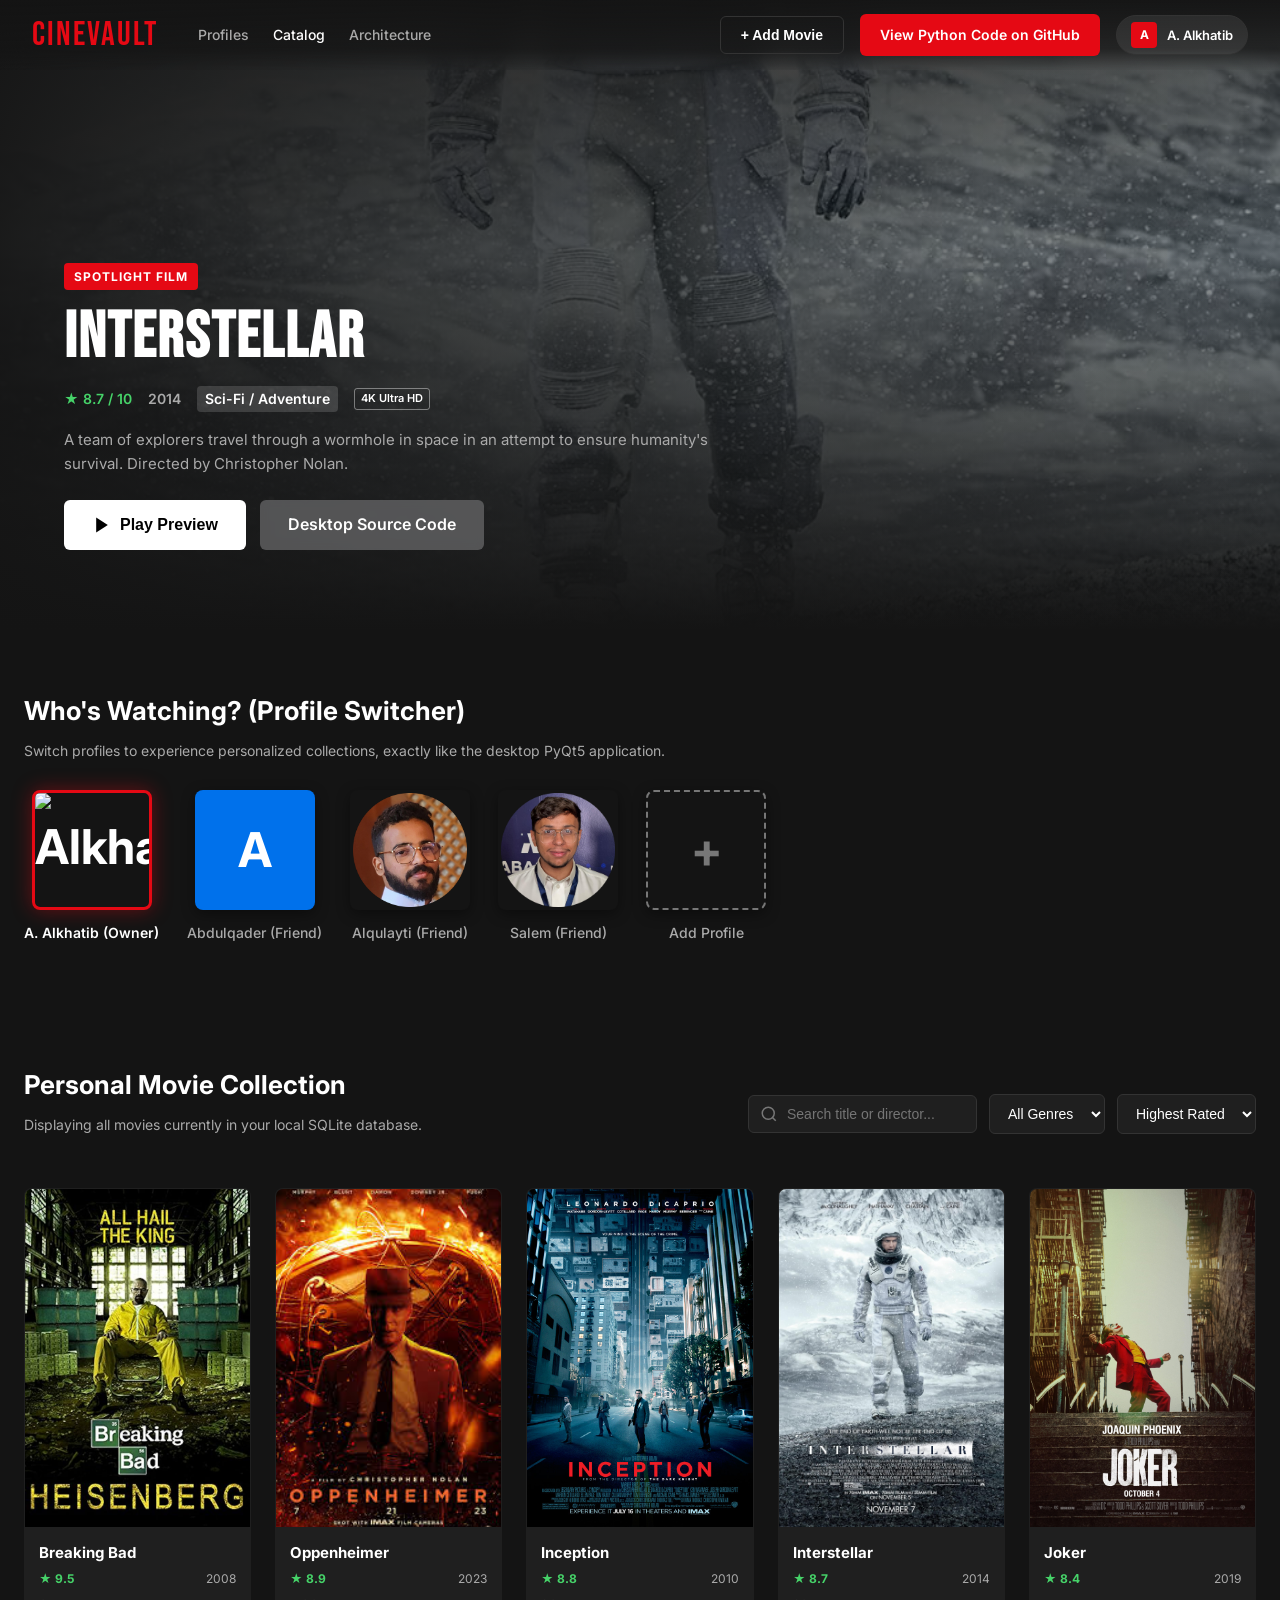
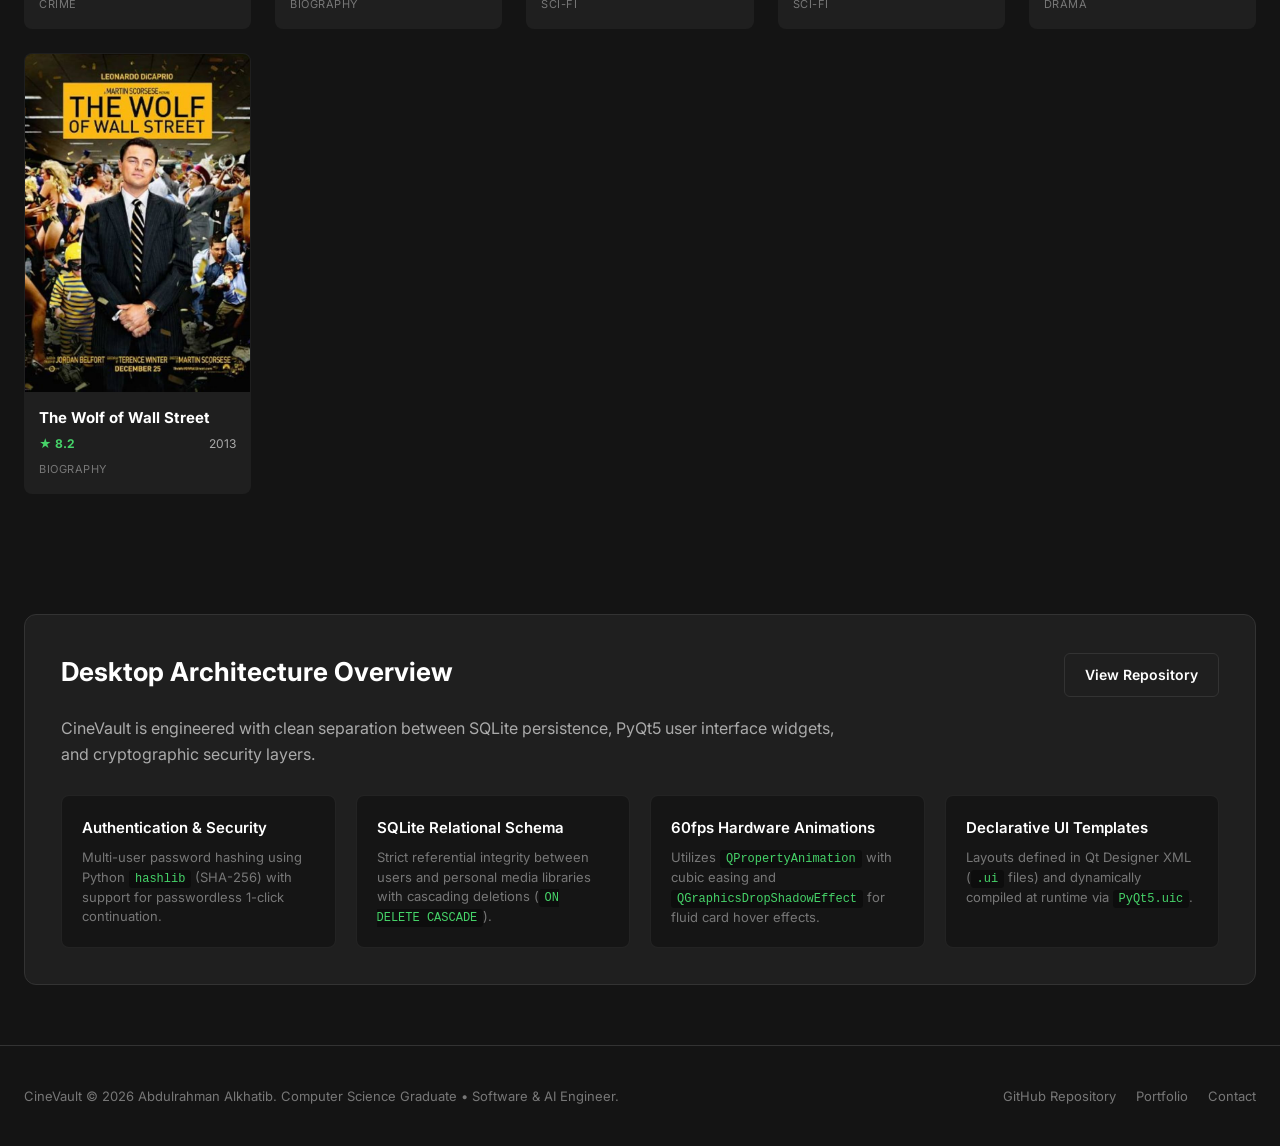
==== index.html @ 86d663e4 "Alkhatib - Adding presentation files for github pages" ====
<!DOCTYPE html>
<html lang="en">

<head>
    <meta charset="UTF-8">
    <meta name="viewport" content="width=device-width, initial-scale=1.0">
    <title>CineVault - Netflix-Inspired Movie Organizer & Profile Manager</title>
    <link rel="stylesheet" href="style.css">
    <link rel="preconnect" href="https://fonts.googleapis.com">
    <link rel="preconnect" href="https://fonts.gstatic.com" crossorigin>
    <link
        href="https://fonts.googleapis.com/css2?family=Inter:wght@300;400;500;600;700;800&family=Bebas+Neue&display=swap"
        rel="stylesheet">
</head>

<body>
    <!-- Top Navigation Bar -->
    <header class="navbar">
        <div class="nav-left">
            <a href="#" class="brand-logo">CINEVAULT</a>
            <nav class="nav-links">
                <a href="#profiles" class="nav-link">Profiles</a>
                <a href="#catalog" class="nav-link active">Catalog</a>
                <a href="#architecture" class="nav-link">Architecture</a>
            </nav>
        </div>
        <div class="nav-right">
            <button class="btn btn-outline" id="addMovieBtn">+ Add Movie</button>
            <a href="https://github.com/AbdulrahmanAKh/Movie_Selector_Project" target="_blank" rel="noopener noreferrer"
                class="btn btn-primary">
                View Python Code on GitHub
            </a>
            <div class="current-profile-pill" id="currentProfilePill">
                <div class="avatar-sm" id="navAvatar">A</div>
                <span id="navProfileName">A. Alkhatib</span>
            </div>
        </div>
    </header>

    <!-- Hero Spotlight Section -->
    <section class="hero-spotlight">
        <div class="hero-overlay"></div>
        <div class="hero-content">
            <span class="badge badge-featured">Spotlight Film</span>
            <h1 class="hero-title" id="spotlightTitle">Interstellar</h1>
            <div class="hero-meta">
                <span class="meta-rating">★ 8.7 / 10</span>
                <span class="meta-year">2014</span>
                <span class="meta-badge">Sci-Fi / Adventure</span>
                <span class="meta-hd">4K Ultra HD</span>
            </div>
            <p class="hero-description" id="spotlightDesc">
                A team of explorers travel through a wormhole in space in an attempt to ensure humanity's survival.
                Directed by Christopher Nolan.
            </p>
            <div class="hero-actions">
                <button class="btn btn-hero-play" onclick="openMovieModal('interstellar')">
                    <svg width="20" height="20" viewBox="0 0 24 24" fill="currentColor">
                        <polygon points="5 3 19 12 5 21 5 3"></polygon>
                    </svg>
                    Play Preview
                </button>
                <a href="https://github.com/AbdulrahmanAKh/Movie_Selector_Project" class="btn btn-hero-info">
                    Desktop Source Code
                </a>
            </div>
        </div>
    </section>

    <!-- Netflix-Style Who's Watching Profile Section -->
    <section class="section profiles-section" id="profiles">
        <div class="container">
            <h2 class="section-title">Who's Watching? (Profile Switcher)</h2>
            <p class="section-subtitle">Switch profiles to experience personalized collections, exactly like the desktop
                PyQt5 application.</p>
            <div class="profiles-grid" id="profilesGrid">
                <div class="profile-card active" data-profile="A. Alkhatib"
                    onclick="selectProfile('A. Alkhatib', 'A. Alkhatib', 'A')">
                    <img src="./users/Alkhatib.JPG" alt="Alkhatib" class="profile-avatar">
                    <span class="profile-name">A. Alkhatib (Owner)</span>
                </div>
                <div class="profile-card" data-profile="Abdulqader"
                    onclick="selectProfile('Abdulqader', 'Abdulqader', 'A')">
                    <div class="profile-avatar avatar-blue">A</div>
                    <span class="profile-name">Abdulqader (Friend)</span>
                </div>
                <div class="profile-card" data-profile="Alqulayti"
                    onclick="selectProfile('Alqulayti', 'Alqulayti', 'Q')">
                    <img src="./users/Alqulayti.png" alt="Alqulayti" class="profile-avatar">
                    <span class="profile-name">Alqulayti (Friend)</span>
                </div>
                <div class="profile-card" data-profile="Salem" onclick="selectProfile('Salem', 'Salem', 'S')">
                    <img src="./users/Salem.png" alt="Salem" class="profile-avatar">
                    <span class="profile-name">Salem (Friend)</span>
                </div>
                <div class="profile-card profile-card-add"
                    onclick="alert('In the PyQt5 desktop version, you can create unlimited profiles with SHA-256 hashed passwords and custom avatar uploads!')">
                    <div class="profile-avatar avatar-add">+</div>
                    <span class="profile-name">Add Profile</span>
                </div>
            </div>
        </div>
    </section>

    <!-- Main Interactive Movie Catalog Section -->
    <section class="section catalog-section" id="catalog">
        <div class="container">
            <div class="catalog-header">
                <div>
                    <h2 class="section-title">Personal Movie Collection</h2>
                    <p class="section-subtitle" id="collectionSubtitle">Displaying all movies currently in your local
                        SQLite database.</p>
                </div>
                <div class="catalog-filters">
                    <div class="search-box">
                        <svg class="search-icon" width="18" height="18" viewBox="0 0 24 24" fill="none"
                            stroke="currentColor" stroke-width="2">
                            <circle cx="11" cy="11" r="8"></circle>
                            <line x1="21" y1="21" x2="16.65" y2="16.65"></line>
                        </svg>
                        <input type="text" id="searchInput" placeholder="Search title or director..."
                            autocomplete="off">
                    </div>
                    <select id="genreFilter" class="select-dropdown">
                        <option value="all">All Genres</option>
                        <option value="Sci-Fi">Sci-Fi</option>
                        <option value="Crime">Crime</option>
                        <option value="Drama">Drama</option>
                        <option value="Biography">Biography</option>
                    </select>
                    <select id="sortFilter" class="select-dropdown">
                        <option value="rating-desc">Highest Rated</option>
                        <option value="year-desc">Newest First</option>
                        <option value="year-asc">Oldest First</option>
                        <option value="title-asc">Title A-Z</option>
                    </select>
                </div>
            </div>

            <!-- Movies Grid -->
            <div class="movies-grid" id="moviesGrid">
                <!-- Cards injected dynamically by script.js -->
            </div>
        </div>
    </section>

    <!-- Architecture & Engineering Section -->
    <section class="section architecture-section" id="architecture">
        <div class="container">
            <div class="arch-card">
                <div class="arch-header">
                    <h2 class="section-title">Desktop Architecture Overview</h2>
                    <a href="https://github.com/AbdulrahmanAKh/Movie_Selector_Project" class="btn btn-outline">
                        View Repository
                    </a>
                </div>
                <p class="arch-desc">
                    CineVault is engineered with clean separation between SQLite persistence, PyQt5 user interface
                    widgets, and cryptographic security layers.
                </p>
                <div class="arch-grid">
                    <div class="arch-box">
                        <h3>Authentication & Security</h3>
                        <p>Multi-user password hashing using Python <code>hashlib</code> (SHA-256) with support for
                            passwordless 1-click continuation.</p>
                    </div>
                    <div class="arch-box">
                        <h3>SQLite Relational Schema</h3>
                        <p>Strict referential integrity between users and personal media libraries with cascading
                            deletions (<code>ON DELETE CASCADE</code>).</p>
                    </div>
                    <div class="arch-box">
                        <h3>60fps Hardware Animations</h3>
                        <p>Utilizes <code>QPropertyAnimation</code> with cubic easing and
                            <code>QGraphicsDropShadowEffect</code> for fluid card hover effects.
                        </p>
                    </div>
                    <div class="arch-box">
                        <h3>Declarative UI Templates</h3>
                        <p>Layouts defined in Qt Designer XML (<code>.ui</code> files) and dynamically compiled at
                            runtime via <code>PyQt5.uic</code>.</p>
                    </div>
                </div>
            </div>
        </div>
    </section>

    <!-- Details Modal -->
    <div class="modal" id="movieModal">
        <div class="modal-backdrop" onclick="closeMovieModal()"></div>
        <div class="modal-content">
            <button class="modal-close" onclick="closeMovieModal()">×</button>
            <div class="modal-body" id="modalBody">
                <!-- Injected dynamically -->
            </div>
        </div>
    </div>

    <!-- Add Movie Modal -->
    <div class="modal" id="addModal">
        <div class="modal-backdrop" onclick="closeAddModal()"></div>
        <div class="modal-content modal-content-sm">
            <button class="modal-close" onclick="closeAddModal()">×</button>
            <div class="modal-body">
                <h3 class="modal-title">Add Movie to Library</h3>
                <form id="addMovieForm" onsubmit="handleNewMovie(event)">
                    <div class="form-group">
                        <label>Movie Title</label>
                        <input type="text" id="newTitle" required placeholder="e.g. The Dark Knight">
                    </div>
                    <div class="form-row">
                        <div class="form-group">
                            <label>Genre</label>
                            <input type="text" id="newGenre" required placeholder="e.g. Action / Sci-Fi">
                        </div>
                        <div class="form-group">
                            <label>Release Year</label>
                            <input type="number" id="newYear" required min="1900" max="2099" value="2024">
                        </div>
                    </div>
                    <div class="form-group">
                        <label>Rating (0.0 - 10.0)</label>
                        <input type="number" id="newRating" required step="0.1" min="0" max="10" value="8.5">
                    </div>
                    <button type="submit" class="btn btn-primary btn-block">Add to Collection</button>
                </form>
            </div>
        </div>
    </div>

    <!-- Footer -->
    <footer class="footer">
        <div class="container footer-content">
            <p>CineVault &copy; 2026 Abdulrahman Alkhatib. Computer Science Graduate &bull; Software & AI Engineer.</p>
            <div class="footer-links">
                <a href="https://github.com/AbdulrahmanAKh/Movie_Selector_Project">GitHub Repository</a>
                <a href="https://abdulrahmanakh.github.io/Alkhatib-Portfolio/">Portfolio</a>
                <a href="mailto:aboodkhatib90@gmail.com">Contact</a>
            </div>
        </div>
    </footer>

    <script src="script.js"></script>
</body>

</html>
---- style.css ----
:root {
    --bg-main: #141414;
    --bg-card: #1f1f1f;
    --bg-card-hover: #2a2a2a;
    --accent: #E50914;
    --accent-hover: #f40612;
    --text-primary: #ffffff;
    --text-secondary: #aaaaaa;
    --text-muted: #777777;
    --border-color: #333333;
    --transition: all 0.25s cubic-bezier(0.16, 1, 0.3, 1);
}

* {
    margin: 0;
    padding: 0;
    box-sizing: border-box;
}

body {
    background-color: var(--bg-main);
    color: var(--text-primary);
    font-family: 'Inter', -apple-system, BlinkMacSystemFont, sans-serif;
    line-height: 1.6;
    overflow-x: hidden;
}

a {
    color: inherit;
    text-decoration: none;
}

.container {
    max-width: 1280px;
    margin: 0 auto;
    padding: 0 24px;
}

/* Navbar */
.navbar {
    position: fixed;
    top: 0;
    left: 0;
    right: 0;
    height: 70px;
    background: linear-gradient(180deg, rgba(20, 20, 20, 0.95) 0%, rgba(20, 20, 20, 0.7) 70%, transparent 100%);
    backdrop-filter: blur(12px);
    display: flex;
    align-items: center;
    justify-content: space-between;
    padding: 0 32px;
    z-index: 100;
}

.nav-left {
    display: flex;
    align-items: center;
    gap: 40px;
}

.brand-logo {
    font-family: 'Bebas Neue', sans-serif;
    font-size: 34px;
    letter-spacing: 2px;
    color: var(--accent);
}

.nav-links {
    display: flex;
    gap: 24px;
}

.nav-link {
    font-size: 14px;
    font-weight: 500;
    color: var(--text-secondary);
    transition: var(--transition);
}

.nav-link:hover, .nav-link.active {
    color: var(--text-primary);
}

.nav-right {
    display: flex;
    align-items: center;
    gap: 16px;
}

.current-profile-pill {
    display: flex;
    align-items: center;
    gap: 10px;
    background: rgba(255, 255, 255, 0.08);
    padding: 6px 14px;
    border-radius: 20px;
    font-size: 13px;
    font-weight: 600;
    border: 1px solid var(--border-color);
}

.avatar-sm {
    width: 26px;
    height: 26px;
    border-radius: 4px;
    background: var(--accent);
    color: white;
    display: flex;
    align-items: center;
    justify-content: center;
    font-weight: bold;
    font-size: 12px;
}

/* Buttons */
.btn {
    display: inline-flex;
    align-items: center;
    justify-content: center;
    gap: 8px;
    padding: 10px 20px;
    border-radius: 6px;
    font-size: 14px;
    font-weight: 600;
    cursor: pointer;
    border: none;
    transition: var(--transition);
}

.btn-primary {
    background-color: var(--accent);
    color: white;
}

.btn-primary:hover {
    background-color: var(--accent-hover);
    transform: translateY(-2px);
    box-shadow: 0 8px 20px rgba(229, 9, 20, 0.35);
}

.btn-outline {
    background: transparent;
    color: white;
    border: 1px solid var(--border-color);
}

.btn-outline:hover {
    background: rgba(255, 255, 255, 0.1);
    border-color: white;
}

.btn-hero-play {
    background: white;
    color: black;
    font-weight: 700;
    padding: 12px 28px;
    font-size: 16px;
}

.btn-hero-play:hover {
    background: rgba(255, 255, 255, 0.85);
    transform: scale(1.03);
}

.btn-hero-info {
    background: rgba(109, 109, 110, 0.7);
    color: white;
    font-weight: 600;
    padding: 12px 28px;
    font-size: 16px;
    backdrop-filter: blur(4px);
}

.btn-hero-info:hover {
    background: rgba(109, 109, 110, 0.9);
    transform: scale(1.03);
}

.btn-block {
    width: 100%;
}

/* Hero Spotlight */
.hero-spotlight {
    position: relative;
    height: 70vh;
    min-height: 520px;
    background: linear-gradient(0deg, #141414 0%, rgba(20, 20, 20, 0.4) 60%, rgba(20, 20, 20, 0.8) 100%),
                url('movie_posters/interstellar.jpg') center/cover no-repeat;
    display: flex;
    align-items: flex-end;
    padding-bottom: 80px;
}

.hero-overlay {
    position: absolute;
    inset: 0;
    background: linear-gradient(90deg, rgba(20, 20, 20, 0.95) 0%, rgba(20, 20, 20, 0.5) 50%, transparent 100%);
}

.hero-content {
    position: relative;
    z-index: 10;
    max-width: 650px;
    margin-left: 64px;
}

.badge {
    display: inline-block;
    padding: 4px 10px;
    border-radius: 4px;
    font-size: 12px;
    font-weight: 700;
    text-transform: uppercase;
    letter-spacing: 1px;
    margin-bottom: 16px;
}

.badge-featured {
    background: var(--accent);
    color: white;
}

.hero-title {
    font-family: 'Bebas Neue', sans-serif;
    font-size: 64px;
    letter-spacing: 2px;
    line-height: 1;
    margin-bottom: 16px;
}

.hero-meta {
    display: flex;
    align-items: center;
    gap: 16px;
    font-size: 14px;
    font-weight: 600;
    margin-bottom: 16px;
}

.meta-rating {
    color: #46d369;
}

.meta-year {
    color: var(--text-secondary);
}

.meta-badge {
    color: var(--text-primary);
    background: rgba(255, 255, 255, 0.15);
    padding: 2px 8px;
    border-radius: 4px;
}

.meta-hd {
    border: 1px solid rgba(255, 255, 255, 0.4);
    padding: 1px 6px;
    border-radius: 3px;
    font-size: 11px;
}

.hero-description {
    font-size: 15px;
    color: var(--text-secondary);
    line-height: 1.6;
    margin-bottom: 24px;
}

.hero-actions {
    display: flex;
    gap: 14px;
}

/* Sections */
.section {
    padding: 60px 0;
}

.section-title {
    font-size: 26px;
    font-weight: 700;
    margin-bottom: 8px;
}

.section-subtitle {
    font-size: 14px;
    color: var(--text-secondary);
    margin-bottom: 28px;
}

/* Profiles Grid (Netflix Style) */
.profiles-grid {
    display: flex;
    gap: 28px;
    flex-wrap: wrap;
}

.profile-card {
    display: flex;
    flex-direction: column;
    align-items: center;
    cursor: pointer;
    transition: var(--transition);
}

.profile-avatar {
    width: 120px;
    height: 120px;
    border-radius: 8px;
    display: flex;
    align-items: center;
    justify-content: center;
    font-size: 48px;
    font-weight: bold;
    color: white;
    border: 3px solid transparent;
    transition: var(--transition);
    box-shadow: 0 4px 14px rgba(0,0,0,0.4);
}

.avatar-red { background: #E50914; }
.avatar-blue { background: #0071eb; }
.avatar-green { background: #2bb85d; }
.avatar-add {
    background: transparent;
    border: 2px dashed var(--text-muted);
    color: var(--text-muted);
}

.profile-name {
    margin-top: 12px;
    font-size: 14px;
    font-weight: 500;
    color: var(--text-secondary);
    transition: var(--transition);
}

.profile-card:hover .profile-avatar {
    transform: scale(1.08);
    border-color: white;
    box-shadow: 0 12px 28px rgba(0,0,0,0.7);
}

.profile-card.active .profile-avatar {
    border-color: var(--accent);
    box-shadow: 0 0 20px rgba(229, 9, 20, 0.4);
}

.profile-card.active .profile-name,
.profile-card:hover .profile-name {
    color: white;
    font-weight: 600;
}

/* Catalog Controls */
.catalog-header {
    display: flex;
    align-items: center;
    justify-content: space-between;
    flex-wrap: wrap;
    gap: 20px;
    margin-bottom: 24px;
}

.catalog-filters {
    display: flex;
    align-items: center;
    gap: 12px;
    flex-wrap: wrap;
}

.search-box {
    position: relative;
    display: flex;
    align-items: center;
}

.search-icon {
    position: absolute;
    left: 12px;
    color: var(--text-muted);
}

.search-box input {
    background: var(--bg-card);
    border: 1px solid var(--border-color);
    padding: 10px 14px 10px 38px;
    border-radius: 6px;
    color: white;
    font-size: 14px;
    outline: none;
    transition: var(--transition);
    min-width: 220px;
}

.search-box input:focus {
    border-color: var(--accent);
    background: #262626;
}

.select-dropdown {
    background: var(--bg-card);
    border: 1px solid var(--border-color);
    color: white;
    padding: 10px 14px;
    border-radius: 6px;
    font-size: 14px;
    outline: none;
    cursor: pointer;
}

/* Movie Cards Grid */
.movies-grid {
    display: grid;
    grid-template-columns: repeat(auto-fill, minmax(210px, 1fr));
    gap: 24px;
}

.movie-card {
    background: var(--bg-card);
    border-radius: 8px;
    overflow: hidden;
    cursor: pointer;
    border: 1px solid transparent;
    transition: var(--transition);
    position: relative;
    display: flex;
    flex-direction: column;
}

.movie-card:hover {
    transform: translateY(-8px) scale(1.03);
    border-color: var(--accent);
    box-shadow: 0 16px 32px rgba(0,0,0,0.8), 0 0 18px rgba(229, 9, 20, 0.25);
    z-index: 20;
}

.card-poster-wrap {
    position: relative;
    width: 100%;
    aspect-ratio: 2/3;
    overflow: hidden;
    background: #000;
}

.card-poster {
    width: 100%;
    height: 100%;
    object-fit: cover;
    transition: var(--transition);
}

.movie-card:hover .card-poster {
    transform: scale(1.05);
}

.card-play-overlay {
    position: absolute;
    inset: 0;
    background: rgba(0, 0, 0, 0.45);
    display: flex;
    align-items: center;
    justify-content: center;
    opacity: 0;
    transition: var(--transition);
}

.play-circle {
    width: 48px;
    height: 48px;
    border-radius: 50%;
    background: var(--accent);
    color: white;
    display: flex;
    align-items: center;
    justify-content: center;
    transform: scale(0.8);
    transition: var(--transition);
}

.movie-card:hover .card-play-overlay {
    opacity: 1;
}

.movie-card:hover .play-circle {
    transform: scale(1);
}

.card-details {
    padding: 14px;
    display: flex;
    flex-direction: column;
    flex-grow: 1;
}

.card-title {
    font-size: 15px;
    font-weight: 700;
    color: white;
    margin-bottom: 4px;
    white-space: nowrap;
    overflow: hidden;
    text-overflow: ellipsis;
}

.card-meta {
    display: flex;
    align-items: center;
    justify-content: space-between;
    font-size: 12px;
    color: var(--text-secondary);
    margin-bottom: 8px;
}

.card-genre {
    font-size: 11px;
    color: var(--text-muted);
    text-transform: uppercase;
    letter-spacing: 0.5px;
}

/* Architecture Section */
.arch-card {
    background: var(--bg-card);
    border: 1px solid var(--border-color);
    border-radius: 12px;
    padding: 36px;
}

.arch-header {
    display: flex;
    align-items: center;
    justify-content: space-between;
    margin-bottom: 16px;
}

.arch-desc {
    color: var(--text-secondary);
    max-width: 800px;
    margin-bottom: 28px;
}

.arch-grid {
    display: grid;
    grid-template-columns: repeat(auto-fit, minmax(240px, 1fr));
    gap: 20px;
}

.arch-box {
    background: rgba(0, 0, 0, 0.3);
    border: 1px solid rgba(255, 255, 255, 0.06);
    border-radius: 8px;
    padding: 20px;
}

.arch-box h3 {
    font-size: 15px;
    font-weight: 600;
    color: white;
    margin-bottom: 8px;
}

.arch-box p {
    font-size: 13px;
    color: var(--text-muted);
    line-height: 1.5;
}

.arch-box code {
    color: #46d369;
    background: rgba(0,0,0,0.4);
    padding: 2px 6px;
    border-radius: 3px;
    font-size: 12px;
}

/* Modal */
.modal {
    position: fixed;
    inset: 0;
    display: flex;
    align-items: center;
    justify-content: center;
    opacity: 0;
    visibility: hidden;
    transition: var(--transition);
    z-index: 200;
    padding: 20px;
}

.modal.active {
    opacity: 1;
    visibility: visible;
}

.modal-backdrop {
    position: absolute;
    inset: 0;
    background: rgba(0, 0, 0, 0.85);
    backdrop-filter: blur(8px);
}

.modal-content {
    position: relative;
    background: #181818;
    border: 1px solid var(--border-color);
    border-radius: 12px;
    width: 100%;
    max-width: 720px;
    overflow: hidden;
    z-index: 10;
    box-shadow: 0 24px 48px rgba(0,0,0,0.8);
    transform: scale(0.95);
    transition: var(--transition);
}

.modal-content-sm {
    max-width: 480px;
    padding: 28px;
}

.modal.active .modal-content {
    transform: scale(1);
}

.modal-close {
    position: absolute;
    top: 16px;
    right: 16px;
    width: 36px;
    height: 36px;
    border-radius: 50%;
    background: rgba(0,0,0,0.7);
    color: white;
    border: none;
    font-size: 24px;
    cursor: pointer;
    display: flex;
    align-items: center;
    justify-content: center;
    z-index: 20;
    transition: var(--transition);
}

.modal-close:hover {
    background: var(--accent);
}

/* Forms */
.form-group {
    margin-bottom: 18px;
}

.form-group label {
    display: block;
    font-size: 13px;
    font-weight: 600;
    margin-bottom: 6px;
    color: var(--text-secondary);
}

.form-group input {
    width: 100%;
    background: #242424;
    border: 1px solid var(--border-color);
    border-radius: 6px;
    padding: 10px 14px;
    color: white;
    font-size: 14px;
    outline: none;
}

.form-group input:focus {
    border-color: var(--accent);
}

.form-row {
    display: grid;
    grid-template-columns: 1fr 1fr;
    gap: 16px;
}

.modal-title {
    font-size: 20px;
    font-weight: 700;
    margin-bottom: 20px;
}

/* Footer */
.footer {
    border-top: 1px solid var(--border-color);
    padding: 40px 0;
    font-size: 13px;
    color: var(--text-muted);
}

.footer-content {
    display: flex;
    align-items: center;
    justify-content: space-between;
    flex-wrap: wrap;
    gap: 16px;
}

.footer-links {
    display: flex;
    gap: 20px;
}

.footer-links a:hover {
    color: white;
}

/* Responsive */
@media (max-width: 768px) {
    .navbar {
        padding: 0 16px;
    }
    .nav-links {
        display: none;
    }
    .hero-content {
        margin-left: 20px;
        margin-right: 20px;
    }
    .hero-title {
        font-size: 42px;
    }
    .profiles-grid {
        justify-content: center;
    }
}
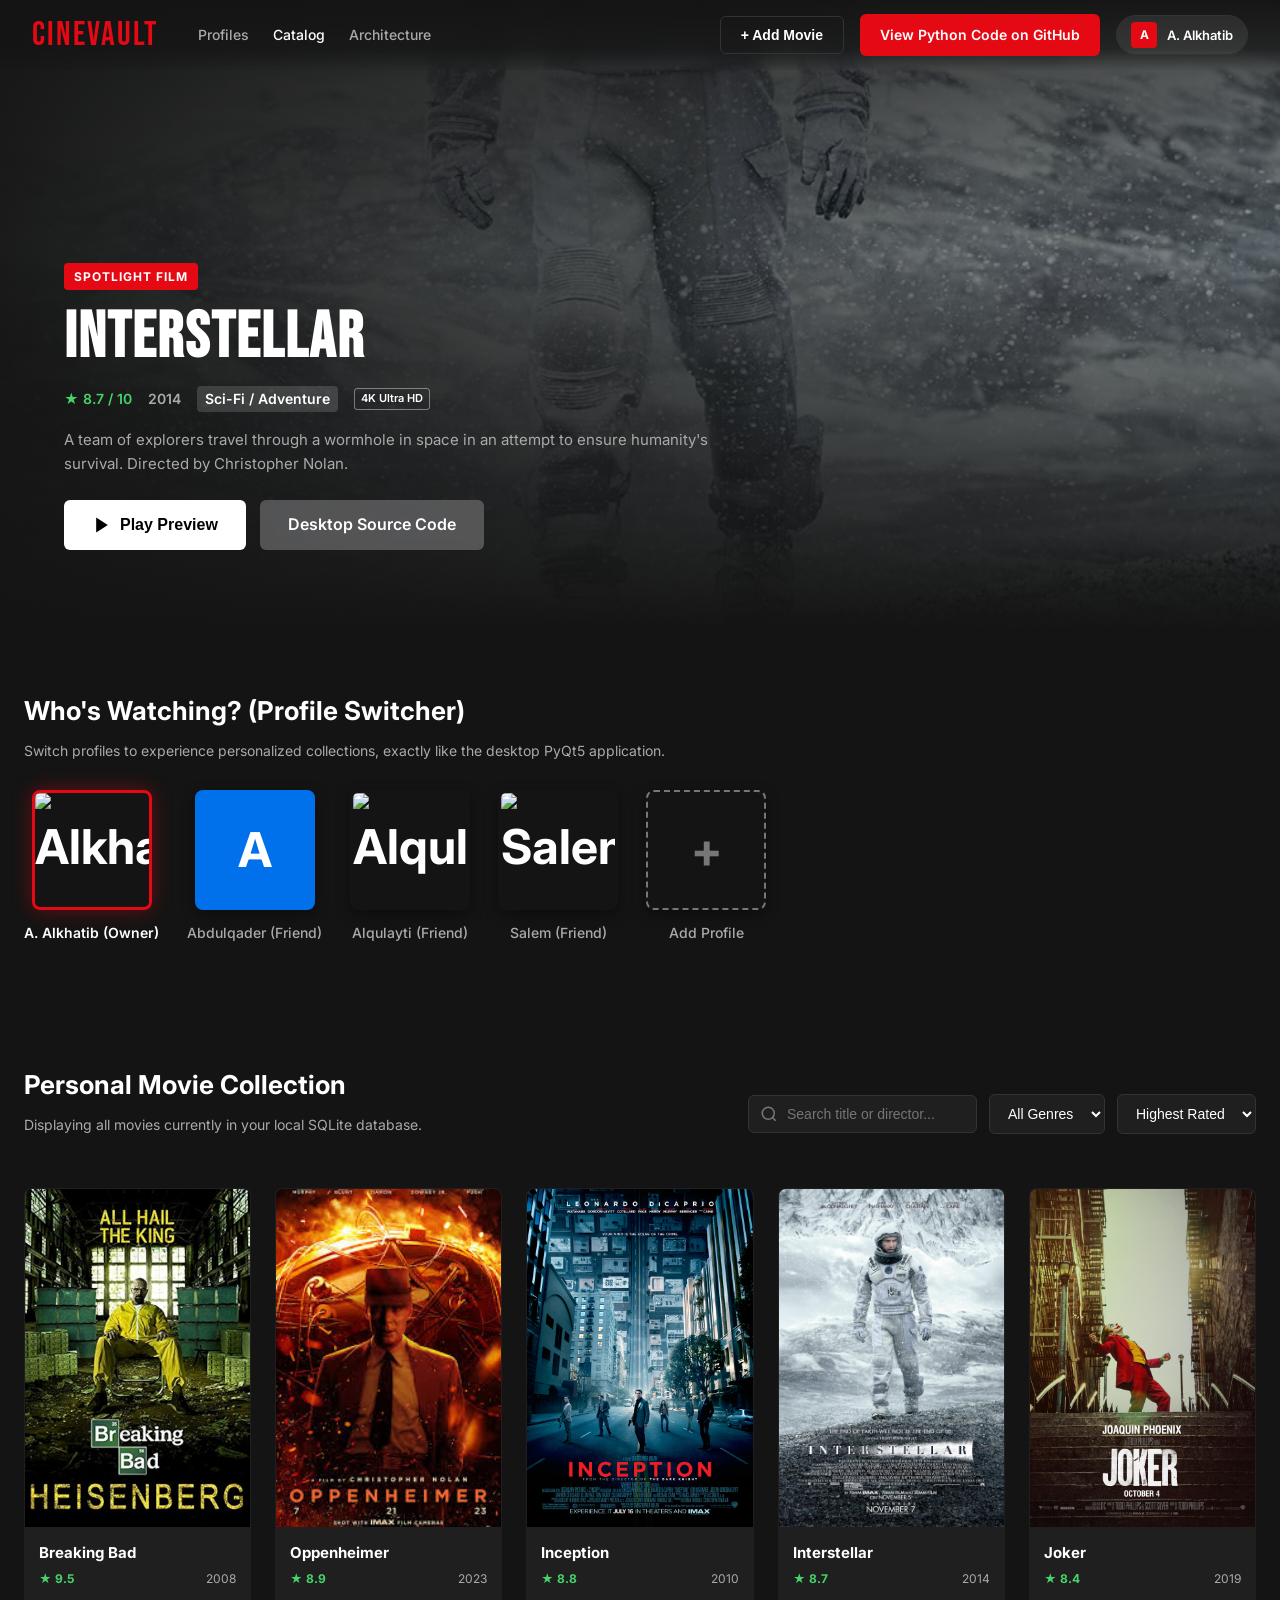
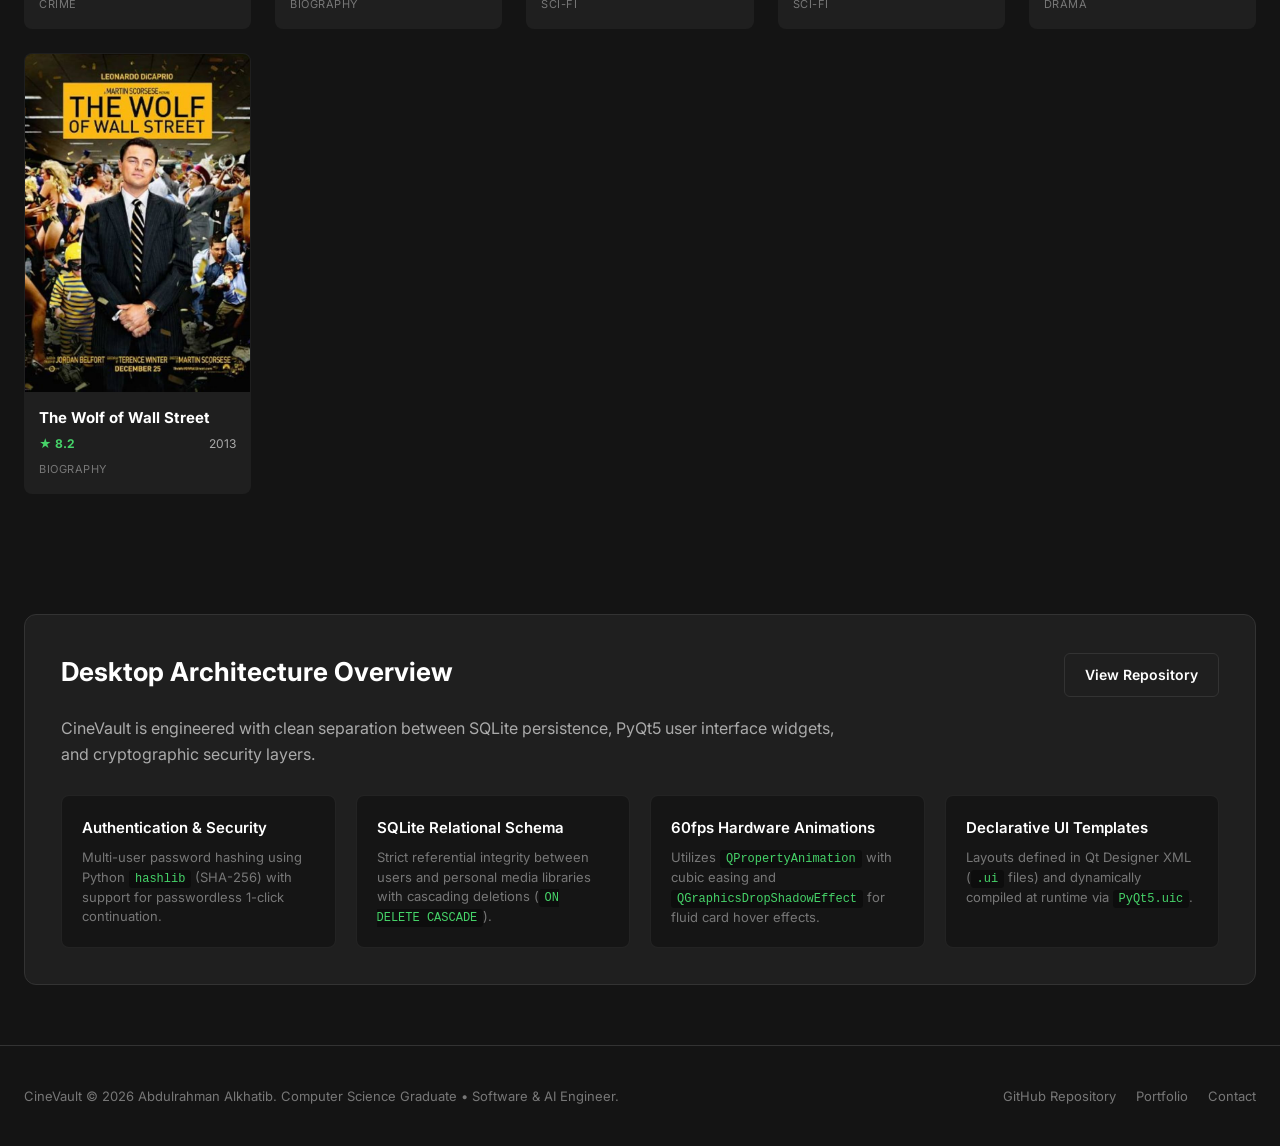
==== commit 7af7d010: "Alkhatib - Upload project" ====
--- a/index.html
+++ b/index.html
@@ -76,7 +76,7 @@
             <div class="profiles-grid" id="profilesGrid">
                 <div class="profile-card active" data-profile="A. Alkhatib"
                     onclick="selectProfile('A. Alkhatib', 'A. Alkhatib', 'A')">
-                    <img src="./users/Alkhatib.JPG" alt="Alkhatib" class="profile-avatar">
+                    <img src="./users/Alkhatib.webp" alt="Alkhatib" class="profile-avatar">
                     <span class="profile-name">A. Alkhatib (Owner)</span>
                 </div>
                 <div class="profile-card" data-profile="Abdulqader"
@@ -86,11 +86,11 @@
                 </div>
                 <div class="profile-card" data-profile="Alqulayti"
                     onclick="selectProfile('Alqulayti', 'Alqulayti', 'Q')">
-                    <img src="./users/Alqulayti.png" alt="Alqulayti" class="profile-avatar">
+                    <img src="./users/Alqulayti.webp" alt="Alqulayti" class="profile-avatar">
                     <span class="profile-name">Alqulayti (Friend)</span>
                 </div>
                 <div class="profile-card" data-profile="Salem" onclick="selectProfile('Salem', 'Salem', 'S')">
-                    <img src="./users/Salem.png" alt="Salem" class="profile-avatar">
+                    <img src="./users/Salem.webp" alt="Salem" class="profile-avatar">
                     <span class="profile-name">Salem (Friend)</span>
                 </div>
                 <div class="profile-card profile-card-add"
@@ -243,4 +243,4 @@
     <script src="script.js"></script>
 </body>
 
-</html>+</html>
